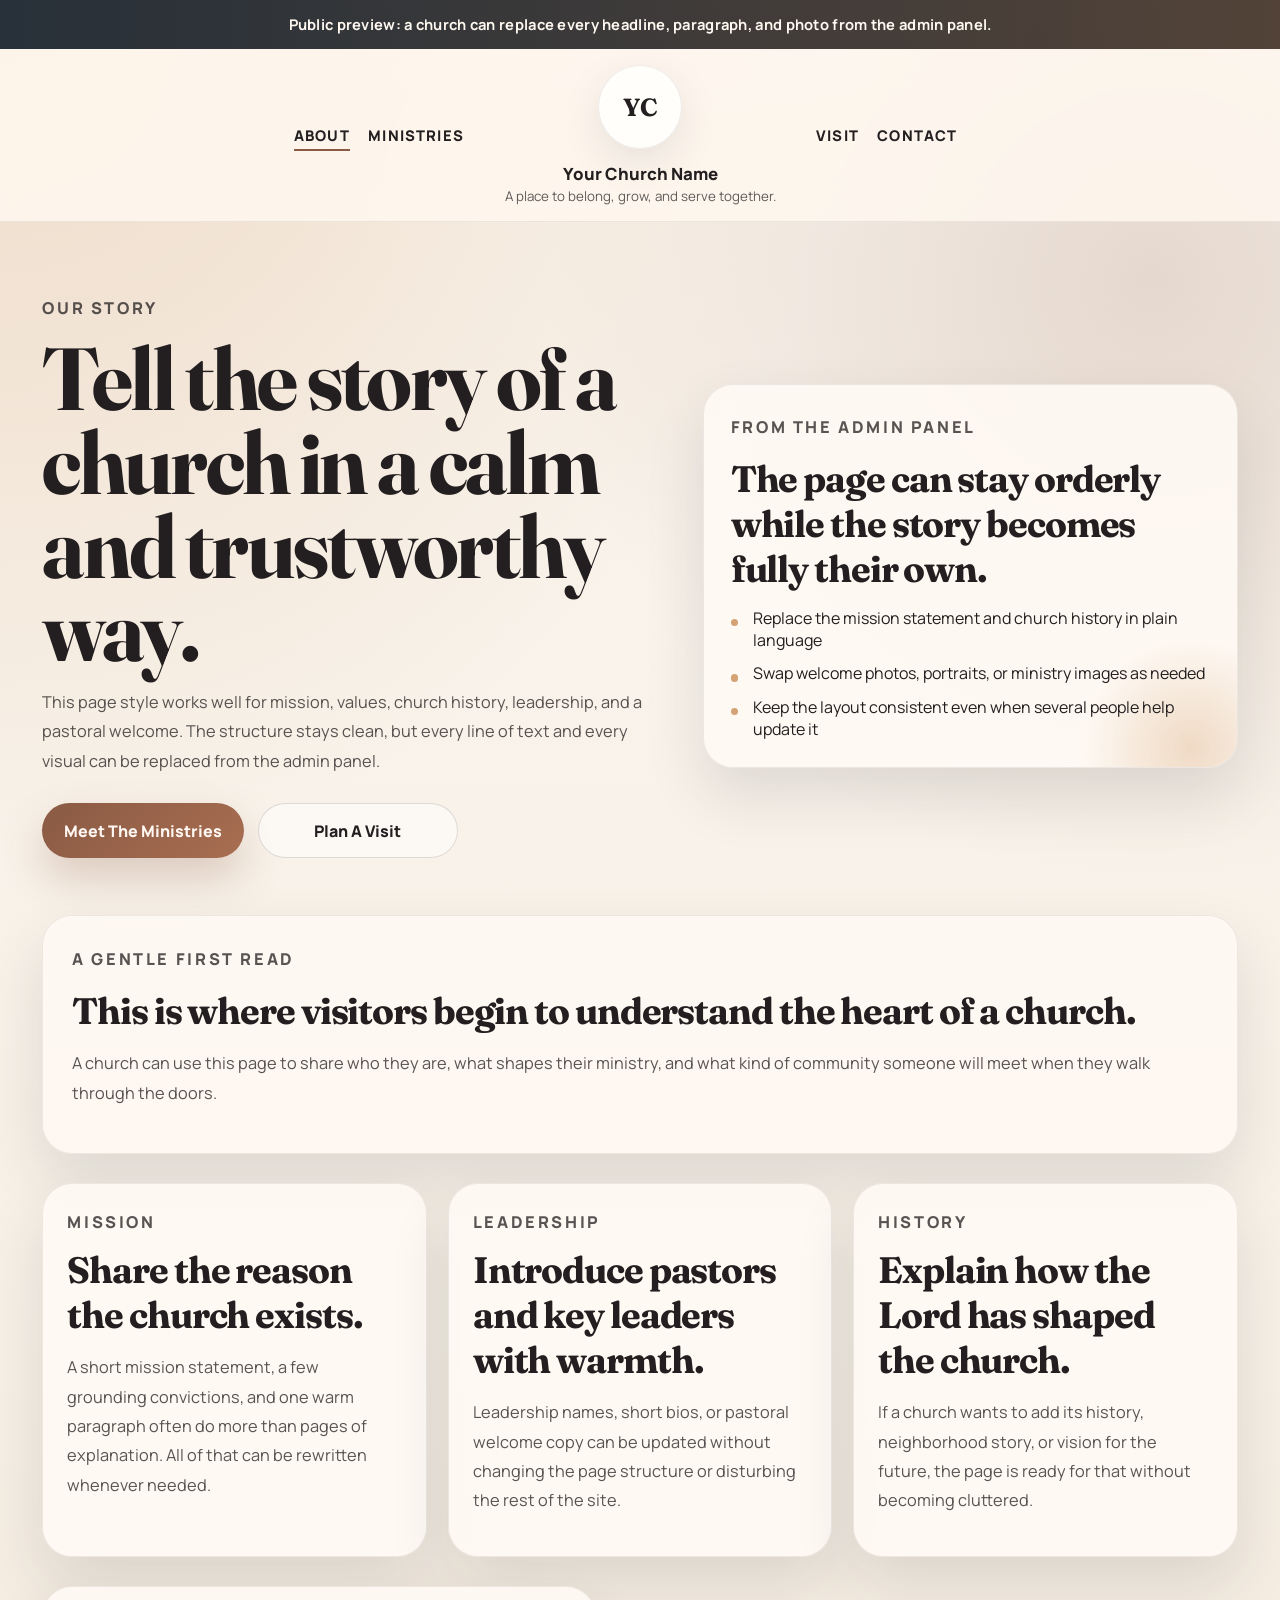
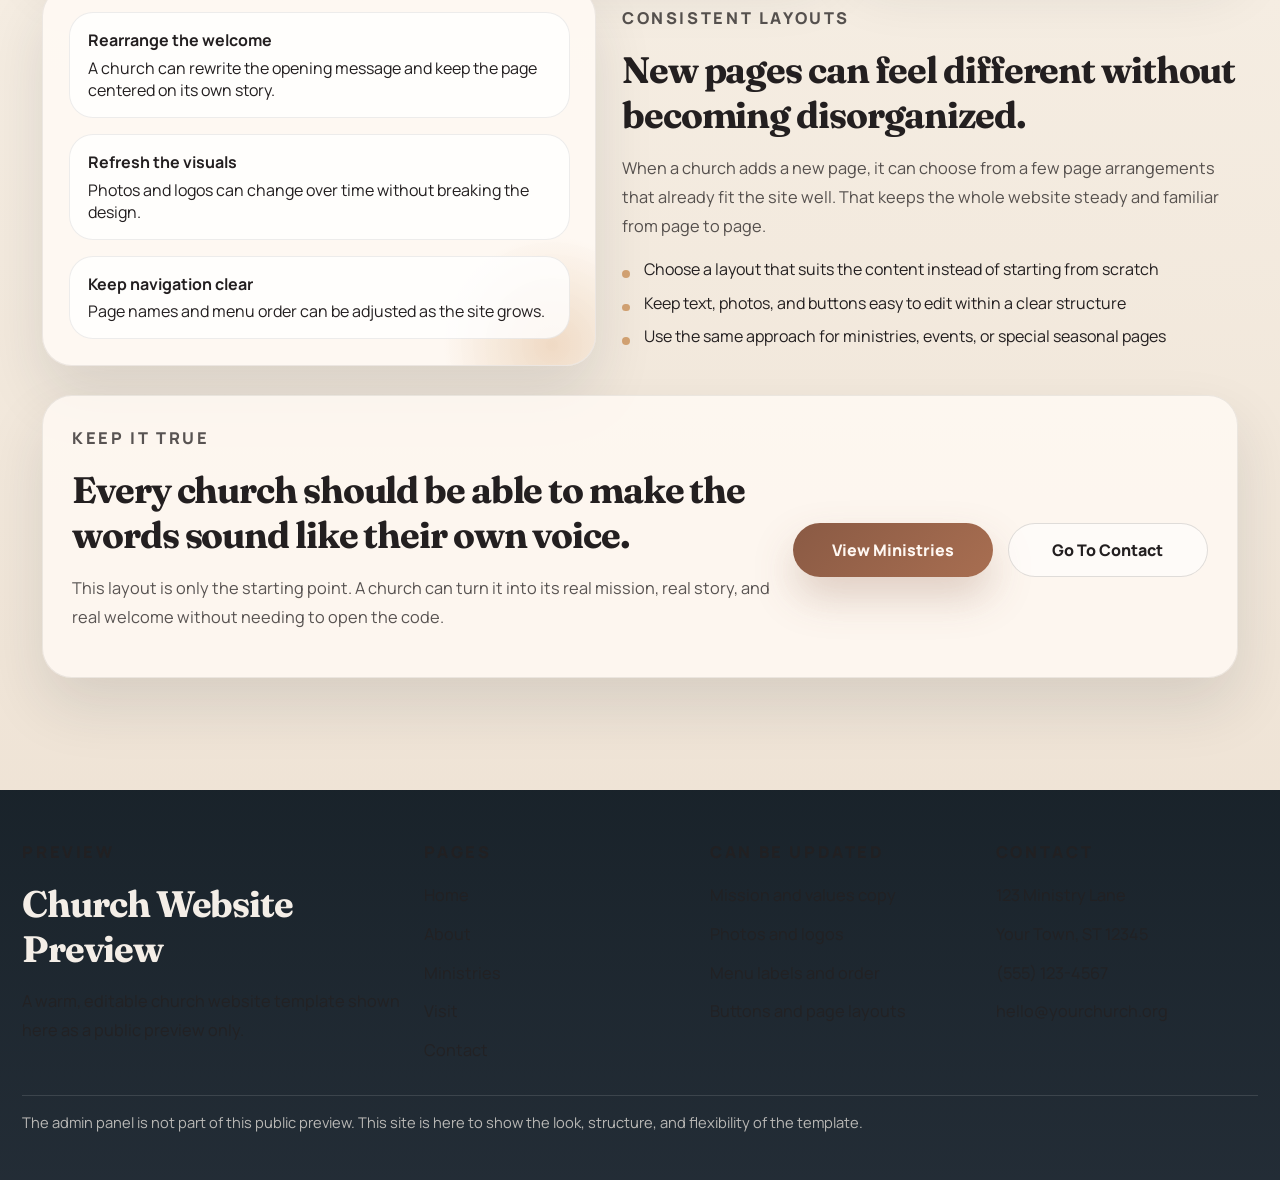
==== about.html @ 978d59c5 "Add public preview site" ====
<!doctype html>
<html lang="en">
  <head>
    <meta charset="UTF-8">
    <meta name="viewport" content="width=device-width, initial-scale=1.0">
    <title>About | Church Website Preview</title>
    <meta
      name="description"
      content="Preview how a church can share its story, mission, and leadership in a clean and editable layout."
    >
    <link rel="stylesheet" href="styles.css">
  </head>
  <body>
    <div class="preview-bar">
      Public preview: a church can replace every headline, paragraph, and photo from the admin panel.
    </div>

    <header class="site-header">
      <div class="header-main">
        <nav class="nav-group nav-group--left" aria-label="Primary">
          <a class="nav-link is-active" href="about.html">About</a>
          <a class="nav-link" href="ministries.html">Ministries</a>
        </nav>

        <a class="brand-lockup" href="index.html" aria-label="Go to homepage">
          <div class="brand-logo">YC</div>
          <div class="brand-copy">
            <span>Your Church Name</span>
            <small>A place to belong, grow, and serve together.</small>
          </div>
        </a>

        <nav class="nav-group nav-group--right" aria-label="Secondary">
          <a class="nav-link" href="visit.html">Visit</a>
          <a class="nav-link" href="contact.html">Contact</a>
        </nav>

        <button
          class="menu-toggle"
          type="button"
          aria-expanded="false"
          aria-controls="mobile-menu"
          data-menu-toggle="#mobile-menu"
        >
          Menu
        </button>
      </div>

      <nav class="mobile-menu" id="mobile-menu" aria-label="Mobile">
        <a class="nav-link" href="index.html">Home</a>
        <a class="nav-link is-active" href="about.html">About</a>
        <a class="nav-link" href="ministries.html">Ministries</a>
        <a class="nav-link" href="visit.html">Visit</a>
        <a class="nav-link" href="contact.html">Contact</a>
      </nav>
    </header>

    <main>
      <section class="hero hero-compact">
        <div class="hero-copy">
          <p class="eyebrow">Our Story</p>
          <h1>Tell the story of a church in a calm and trustworthy way.</h1>
          <p>
            This page style works well for mission, values, church history, leadership, and a
            pastoral welcome. The structure stays clean, but every line of text and every visual can
            be replaced from the admin panel.
          </p>
          <div class="hero-actions">
            <a class="action-link action-link--solid" href="ministries.html">Meet The Ministries</a>
            <a class="action-link action-link--outline" href="visit.html">Plan A Visit</a>
          </div>
        </div>

        <aside class="hero-card">
          <p class="eyebrow">From The Admin Panel</p>
          <h3>The page can stay orderly while the story becomes fully their own.</h3>
          <ul class="check-list">
            <li>Replace the mission statement and church history in plain language</li>
            <li>Swap welcome photos, portraits, or ministry images as needed</li>
            <li>Keep the layout consistent even when several people help update it</li>
          </ul>
        </aside>
      </section>

      <section class="page-intro">
        <p class="eyebrow">A Gentle First Read</p>
        <h2>This is where visitors begin to understand the heart of a church.</h2>
        <p>
          A church can use this page to share who they are, what shapes their ministry, and what
          kind of community someone will meet when they walk through the doors.
        </p>
      </section>

      <section class="feature-grid">
        <article class="feature-card">
          <p class="eyebrow">Mission</p>
          <h3>Share the reason the church exists.</h3>
          <p>
            A short mission statement, a few grounding convictions, and one warm paragraph often do
            more than pages of explanation. All of that can be rewritten whenever needed.
          </p>
        </article>

        <article class="feature-card">
          <p class="eyebrow">Leadership</p>
          <h3>Introduce pastors and key leaders with warmth.</h3>
          <p>
            Leadership names, short bios, or pastoral welcome copy can be updated without changing
            the page structure or disturbing the rest of the site.
          </p>
        </article>

        <article class="feature-card">
          <p class="eyebrow">History</p>
          <h3>Explain how the Lord has shaped the church.</h3>
          <p>
            If a church wants to add its history, neighborhood story, or vision for the future, the
            page is ready for that without becoming cluttered.
          </p>
        </article>
      </section>

      <section class="split-section split-section--reverse">
        <div class="split-copy">
          <p class="eyebrow">Consistent Layouts</p>
          <h2>New pages can feel different without becoming disorganized.</h2>
          <p>
            When a church adds a new page, it can choose from a few page arrangements that already
            fit the site well. That keeps the whole website steady and familiar from page to page.
          </p>
          <ul class="simple-list">
            <li>Choose a layout that suits the content instead of starting from scratch</li>
            <li>Keep text, photos, and buttons easy to edit within a clear structure</li>
            <li>Use the same approach for ministries, events, or special seasonal pages</li>
          </ul>
        </div>

        <div class="split-visual">
          <div class="visual-stack">
            <div class="visual-card">
              <strong>Rearrange the welcome</strong>
              A church can rewrite the opening message and keep the page centered on its own story.
            </div>
            <div class="visual-card">
              <strong>Refresh the visuals</strong>
              Photos and logos can change over time without breaking the design.
            </div>
            <div class="visual-card">
              <strong>Keep navigation clear</strong>
              Page names and menu order can be adjusted as the site grows.
            </div>
          </div>
        </div>
      </section>

      <section class="closing-panel">
        <div class="closing-copy">
          <p class="eyebrow">Keep It True</p>
          <h2>Every church should be able to make the words sound like their own voice.</h2>
          <p>
            This layout is only the starting point. A church can turn it into its real mission,
            real story, and real welcome without needing to open the code.
          </p>
        </div>
        <div class="stacked-links">
          <a class="action-link action-link--solid" href="ministries.html">View Ministries</a>
          <a class="action-link action-link--outline" href="contact.html">Go To Contact</a>
        </div>
      </section>
    </main>

    <footer class="site-footer">
      <div class="footer-grid">
        <div class="footer-column">
          <p class="footer-kicker">Preview</p>
          <h2>Church Website Preview</h2>
          <p>
            A warm, editable church website template shown here as a public preview only.
          </p>
        </div>

        <div class="footer-column">
          <p class="footer-kicker">Pages</p>
          <ul>
            <li><a href="index.html">Home</a></li>
            <li><a href="about.html">About</a></li>
            <li><a href="ministries.html">Ministries</a></li>
            <li><a href="visit.html">Visit</a></li>
            <li><a href="contact.html">Contact</a></li>
          </ul>
        </div>

        <div class="footer-column">
          <p class="footer-kicker">Can Be Updated</p>
          <ul>
            <li>Mission and values copy</li>
            <li>Photos and logos</li>
            <li>Menu labels and order</li>
            <li>Buttons and page layouts</li>
          </ul>
        </div>

        <div class="footer-column">
          <p class="footer-kicker">Contact</p>
          <ul>
            <li>123 Ministry Lane</li>
            <li>Your Town, ST 12345</li>
            <li>(555) 123-4567</li>
            <li>hello@yourchurch.org</li>
          </ul>
        </div>
      </div>

      <div class="footer-note">
        The admin panel is not part of this public preview. This site is here to show the look,
        structure, and flexibility of the template.
      </div>
    </footer>

    <script src="script.js"></script>
  </body>
</html>
---- styles.css ----
@import url("https://fonts.googleapis.com/css2?family=Fraunces:opsz,wght@9..144,600;9..144,700&family=Manrope:wght@400;500;600;700;800&display=swap");

:root {
  --primary: #8a5a44;
  --accent: #d4a373;
  --surface: #f7f1ea;
  --paper: rgba(255, 250, 244, 0.9);
  --ink: #231f20;
  --muted: rgba(35, 31, 32, 0.76);
  --footer: #1f2933;
  --line: rgba(35, 31, 32, 0.1);
  --shadow: 0 28px 60px rgba(31, 41, 51, 0.12);
}

* {
  box-sizing: border-box;
}

html {
  scroll-behavior: smooth;
  background: linear-gradient(180deg, var(--surface) 0%, #faf4eb 38%, #eee1d1 100%);
}

body {
  margin: 0;
  min-width: 320px;
  color: var(--ink);
  font-family: "Manrope", sans-serif;
  background:
    radial-gradient(circle at top left, rgba(212, 163, 115, 0.32), transparent 28%),
    radial-gradient(circle at 90% 10%, rgba(138, 90, 68, 0.18), transparent 22%),
    linear-gradient(180deg, #faf5ef 0%, #f7f0e6 48%, #ecdfd0 100%);
}

a {
  color: inherit;
  text-decoration: none;
}

img {
  display: block;
  max-width: 100%;
}

h1,
h2,
h3,
blockquote {
  font-family: "Fraunces", serif;
  letter-spacing: -0.03em;
}

.preview-bar {
  padding: 0.9rem 1rem;
  text-align: center;
  color: #fff9f1;
  background: linear-gradient(90deg, rgba(31, 41, 51, 0.96), rgba(69, 53, 42, 0.92));
  font-size: 0.92rem;
  font-weight: 700;
  letter-spacing: 0.02em;
}

.site-header {
  position: sticky;
  top: 0;
  z-index: 30;
  border-bottom: 1px solid rgba(35, 31, 32, 0.08);
  backdrop-filter: blur(18px);
  background: rgba(255, 248, 240, 0.84);
}

.header-main {
  max-width: 1240px;
  margin: 0 auto;
  padding: 1rem 1.4rem;
  display: grid;
  grid-template-columns: 1fr auto 1fr;
  align-items: center;
  gap: 1rem;
}

.nav-group {
  display: flex;
  align-items: center;
  gap: 1.15rem;
}

.nav-group--left {
  justify-content: flex-end;
}

.nav-group--right {
  justify-content: flex-start;
}

.nav-link {
  position: relative;
  font-size: 0.92rem;
  font-weight: 800;
  text-transform: uppercase;
  letter-spacing: 0.08em;
}

.nav-link::after {
  content: "";
  position: absolute;
  left: 0;
  right: 0;
  bottom: -0.35rem;
  height: 2px;
  background: var(--primary);
  transform: scaleX(0);
  transform-origin: center;
  transition: transform 180ms ease;
}

.nav-link:hover::after,
.nav-link:focus-visible::after,
.nav-link.is-active::after {
  transform: scaleX(1);
}

.brand-lockup {
  display: inline-grid;
  justify-items: center;
  align-items: center;
  gap: 0.8rem;
  justify-self: center;
  min-width: min(34vw, 320px);
  text-align: center;
}

.brand-logo {
  width: 84px;
  height: 84px;
  display: grid;
  place-items: center;
  border-radius: 999px;
  background: rgba(255, 255, 255, 0.76);
  border: 1px solid rgba(35, 31, 32, 0.08);
  box-shadow: 0 14px 40px rgba(35, 31, 32, 0.1);
  font-family: "Fraunces", serif;
  font-size: 1.55rem;
  font-weight: 700;
}

.brand-copy {
  display: grid;
  gap: 0.18rem;
  justify-items: center;
}

.brand-copy span {
  font-size: 1.05rem;
  font-weight: 800;
}

.brand-copy small {
  max-width: 19rem;
  color: rgba(35, 31, 32, 0.72);
}

.menu-toggle,
.mobile-menu {
  display: none;
}

main {
  max-width: 1240px;
  margin: 0 auto;
  padding: 1.7rem 1.4rem 5rem;
}

.hero {
  display: grid;
  grid-template-columns: minmax(0, 1.08fr) minmax(320px, 0.92fr);
  gap: 2rem;
  align-items: center;
  padding: 2.8rem 0 1.8rem;
}

.hero-copy,
.hero-card,
.page-intro,
.feature-card,
.info-band,
.split-section,
.quote-band,
.closing-panel,
.timeline-row,
.contact-grid article {
  animation: fade-up 640ms ease both;
}

.eyebrow {
  margin: 0 0 0.85rem;
  color: var(--primary);
  text-transform: uppercase;
  letter-spacing: 0.16em;
  font-size: 0.78rem;
  font-weight: 800;
}

.hero h1,
.hero-compact h1 {
  margin: 0 0 1rem;
  font-size: clamp(3rem, 7vw, 5.5rem);
  line-height: 0.95;
}

.hero p,
.page-intro p,
.feature-card p,
.split-copy p,
.timeline-copy p,
.closing-copy p,
.site-footer p,
.site-footer li,
.hero-card p,
.contact-grid p {
  font-size: 1.02rem;
  line-height: 1.8;
  color: var(--muted);
}

.hero-actions,
.footer-actions,
.stacked-links {
  display: flex;
  flex-wrap: wrap;
  gap: 0.9rem;
  margin-top: 1.7rem;
}

.action-link {
  display: inline-flex;
  align-items: center;
  justify-content: center;
  min-width: 12.5rem;
  padding: 0.95rem 1.35rem;
  border-radius: 999px;
  font-weight: 800;
  transition: transform 180ms ease, box-shadow 180ms ease, background 180ms ease;
}

.action-link:hover,
.action-link:focus-visible {
  transform: translateY(-1px);
}

.action-link--solid {
  color: #fff8f2;
  background: linear-gradient(135deg, var(--primary), #a86e51);
  box-shadow: 0 20px 40px rgba(138, 90, 68, 0.26);
}

.action-link--outline {
  border: 1px solid rgba(35, 31, 32, 0.14);
  background: rgba(255, 255, 255, 0.52);
}

.action-link--text {
  min-width: 0;
  padding: 0;
  border-radius: 0;
  color: var(--primary);
}

.action-link--text::after {
  content: "→";
  margin-left: 0.45rem;
}

.hero-card,
.feature-card,
.split-visual,
.timeline-copy,
.contact-grid article {
  background: var(--paper);
  border: 1px solid rgba(35, 31, 32, 0.08);
  border-radius: 30px;
  box-shadow: var(--shadow);
}

.hero-card {
  padding: 1.7rem;
  position: relative;
  overflow: hidden;
}

.hero-card::before,
.split-visual::before {
  content: "";
  position: absolute;
  inset: auto -12% -24% auto;
  width: 220px;
  height: 220px;
  border-radius: 999px;
  background: radial-gradient(circle, rgba(212, 163, 115, 0.36), transparent 70%);
}

.hero-card h3,
.page-intro h2,
.feature-card h3,
.split-copy h2,
.closing-copy h2,
.timeline-copy h3,
.contact-grid h3,
.site-footer h2 {
  margin: 0 0 0.85rem;
  font-size: clamp(1.5rem, 3vw, 2.3rem);
}

.check-list,
.simple-list,
.feature-list,
.contact-list {
  margin: 1rem 0 0;
  padding: 0;
  list-style: none;
}

.check-list li,
.simple-list li,
.feature-list li,
.contact-list li {
  position: relative;
  padding-left: 1.4rem;
  margin-top: 0.72rem;
}

.check-list li::before,
.simple-list li::before,
.feature-list li::before,
.contact-list li::before {
  content: "";
  position: absolute;
  left: 0;
  top: 0.75rem;
  width: 0.48rem;
  height: 0.48rem;
  border-radius: 999px;
  background: var(--accent);
}

.page-intro,
.info-band,
.closing-panel {
  margin-top: 1.8rem;
  padding: 1.8rem;
  border-radius: 30px;
  background: rgba(255, 250, 244, 0.84);
  border: 1px solid rgba(35, 31, 32, 0.08);
  box-shadow: var(--shadow);
}

.feature-grid,
.contact-grid {
  display: grid;
  grid-template-columns: repeat(3, minmax(0, 1fr));
  gap: 1.3rem;
  margin-top: 1.8rem;
}

.feature-card,
.contact-grid article {
  padding: 1.5rem;
}

.feature-card .eyebrow,
.contact-grid .eyebrow {
  margin-bottom: 0.6rem;
}

.split-section {
  display: grid;
  grid-template-columns: minmax(0, 1fr) minmax(260px, 0.9fr);
  gap: 1.6rem;
  align-items: center;
  margin-top: 1.8rem;
}

.split-section--reverse {
  grid-template-columns: minmax(260px, 0.9fr) minmax(0, 1fr);
}

.split-section--reverse .split-copy {
  order: 2;
}

.split-section--reverse .split-visual {
  order: 1;
}

.split-visual {
  min-height: 340px;
  padding: 1.6rem;
  position: relative;
  overflow: hidden;
}

.visual-stack {
  position: relative;
  z-index: 1;
  display: grid;
  gap: 1rem;
}

.visual-card {
  padding: 1rem 1.1rem;
  border-radius: 24px;
  background: rgba(255, 255, 255, 0.78);
  border: 1px solid rgba(35, 31, 32, 0.08);
}

.visual-card strong {
  display: block;
  font-size: 1rem;
  margin-bottom: 0.35rem;
}

.quote-band {
  margin-top: 1.8rem;
  padding: 2rem;
  border-radius: 36px;
  background: linear-gradient(135deg, rgba(31, 41, 51, 0.98), rgba(53, 45, 38, 0.96));
  color: #f7f3ee;
  text-align: center;
}

.quote-band blockquote {
  margin: 0;
  font-size: clamp(1.8rem, 3.2vw, 2.6rem);
  line-height: 1.25;
}

.quote-band cite {
  display: block;
  margin-top: 0.9rem;
  color: rgba(247, 243, 238, 0.78);
  font-style: normal;
}

.timeline {
  display: grid;
  gap: 1.4rem;
  margin-top: 1.8rem;
}

.timeline-row {
  display: grid;
  grid-template-columns: 86px minmax(0, 1fr);
  gap: 1rem;
  align-items: stretch;
}

.timeline-count {
  display: grid;
  place-items: center;
  border-radius: 28px;
  background: rgba(255, 250, 244, 0.8);
  border: 1px solid rgba(35, 31, 32, 0.08);
  box-shadow: var(--shadow);
  font-family: "Fraunces", serif;
  font-size: 2rem;
  color: var(--primary);
}

.timeline-copy {
  padding: 1.5rem;
}

.closing-panel {
  display: grid;
  grid-template-columns: minmax(0, 1fr) auto;
  gap: 1.2rem;
  align-items: center;
}

.site-footer {
  margin-top: 2rem;
  padding: 3rem 1.4rem;
  background: linear-gradient(180deg, rgba(21, 31, 39, 0.98), rgba(31, 41, 51, 0.98));
  color: #f4eee7;
}

.footer-grid {
  max-width: 1240px;
  margin: 0 auto;
  display: grid;
  grid-template-columns: 1.3fr 0.9fr 0.9fr 0.9fr;
  gap: 1.5rem;
}

.footer-column ul {
  margin: 0;
  padding: 0;
  list-style: none;
}

.footer-column li + li {
  margin-top: 0.6rem;
}

.footer-kicker {
  margin: 0 0 0.8rem;
  color: #d8b28f;
  text-transform: uppercase;
  letter-spacing: 0.16em;
  font-size: 0.76rem;
  font-weight: 800;
}

.footer-note {
  max-width: 1240px;
  margin: 1.8rem auto 0;
  padding-top: 1rem;
  border-top: 1px solid rgba(255, 255, 255, 0.12);
  color: rgba(244, 238, 231, 0.72);
  font-size: 0.92rem;
}

.page-spacer {
  height: 0.6rem;
}

@keyframes fade-up {
  from {
    opacity: 0;
    transform: translateY(18px);
  }

  to {
    opacity: 1;
    transform: translateY(0);
  }
}

@media (max-width: 980px) {
  .header-main {
    grid-template-columns: 1fr;
    position: relative;
    justify-items: center;
    padding: 1.1rem 1.1rem 1.4rem;
  }

  .nav-group {
    display: none;
  }

  .menu-toggle {
    position: absolute;
    top: 1rem;
    right: 1rem;
    display: inline-flex;
    align-items: center;
    justify-content: center;
    min-width: 9.4rem;
    padding: 0.95rem 1.35rem;
    border: 1px solid rgba(35, 31, 32, 0.14);
    border-radius: 999px;
    background: rgba(255, 255, 255, 0.72);
    box-shadow: 0 14px 30px rgba(35, 31, 32, 0.08);
    font-weight: 700;
  }

  .mobile-menu {
    display: none;
    max-width: 1240px;
    margin: 0 auto;
    padding: 0 1rem 1.2rem;
  }

  .mobile-menu.is-open {
    display: grid;
    gap: 0.65rem;
  }

  .mobile-menu .nav-link {
    width: 100%;
    padding: 0.95rem 1rem;
    border-radius: 20px;
    background: rgba(255, 255, 255, 0.64);
    border: 1px solid rgba(35, 31, 32, 0.08);
  }

  .mobile-menu .nav-link::after {
    display: none;
  }

  .hero,
  .split-section,
  .split-section--reverse,
  .closing-panel,
  .footer-grid,
  .feature-grid,
  .contact-grid {
    grid-template-columns: 1fr;
  }

  .split-section--reverse .split-copy,
  .split-section--reverse .split-visual {
    order: initial;
  }

  .timeline-row {
    grid-template-columns: 1fr;
  }

  .timeline-count {
    min-height: 84px;
  }
}

@media (max-width: 640px) {
  main {
    padding: 1.25rem 1rem 4rem;
  }

  .hero {
    padding-top: 1.8rem;
  }

  .hero h1,
  .hero-compact h1 {
    font-size: clamp(2.5rem, 11vw, 4rem);
  }

  .brand-logo {
    width: 74px;
    height: 74px;
    font-size: 1.35rem;
  }

  .brand-copy span {
    font-size: 0.98rem;
  }

  .brand-copy small {
    font-size: 0.94rem;
  }

  .menu-toggle {
    min-width: 8.5rem;
    top: 0.9rem;
    right: 0.8rem;
  }

  .hero-card,
  .page-intro,
  .feature-card,
  .split-visual,
  .timeline-copy,
  .contact-grid article,
  .quote-band,
  .closing-panel {
    padding: 1.35rem;
    border-radius: 24px;
  }

  .action-link {
    width: 100%;
  }
}
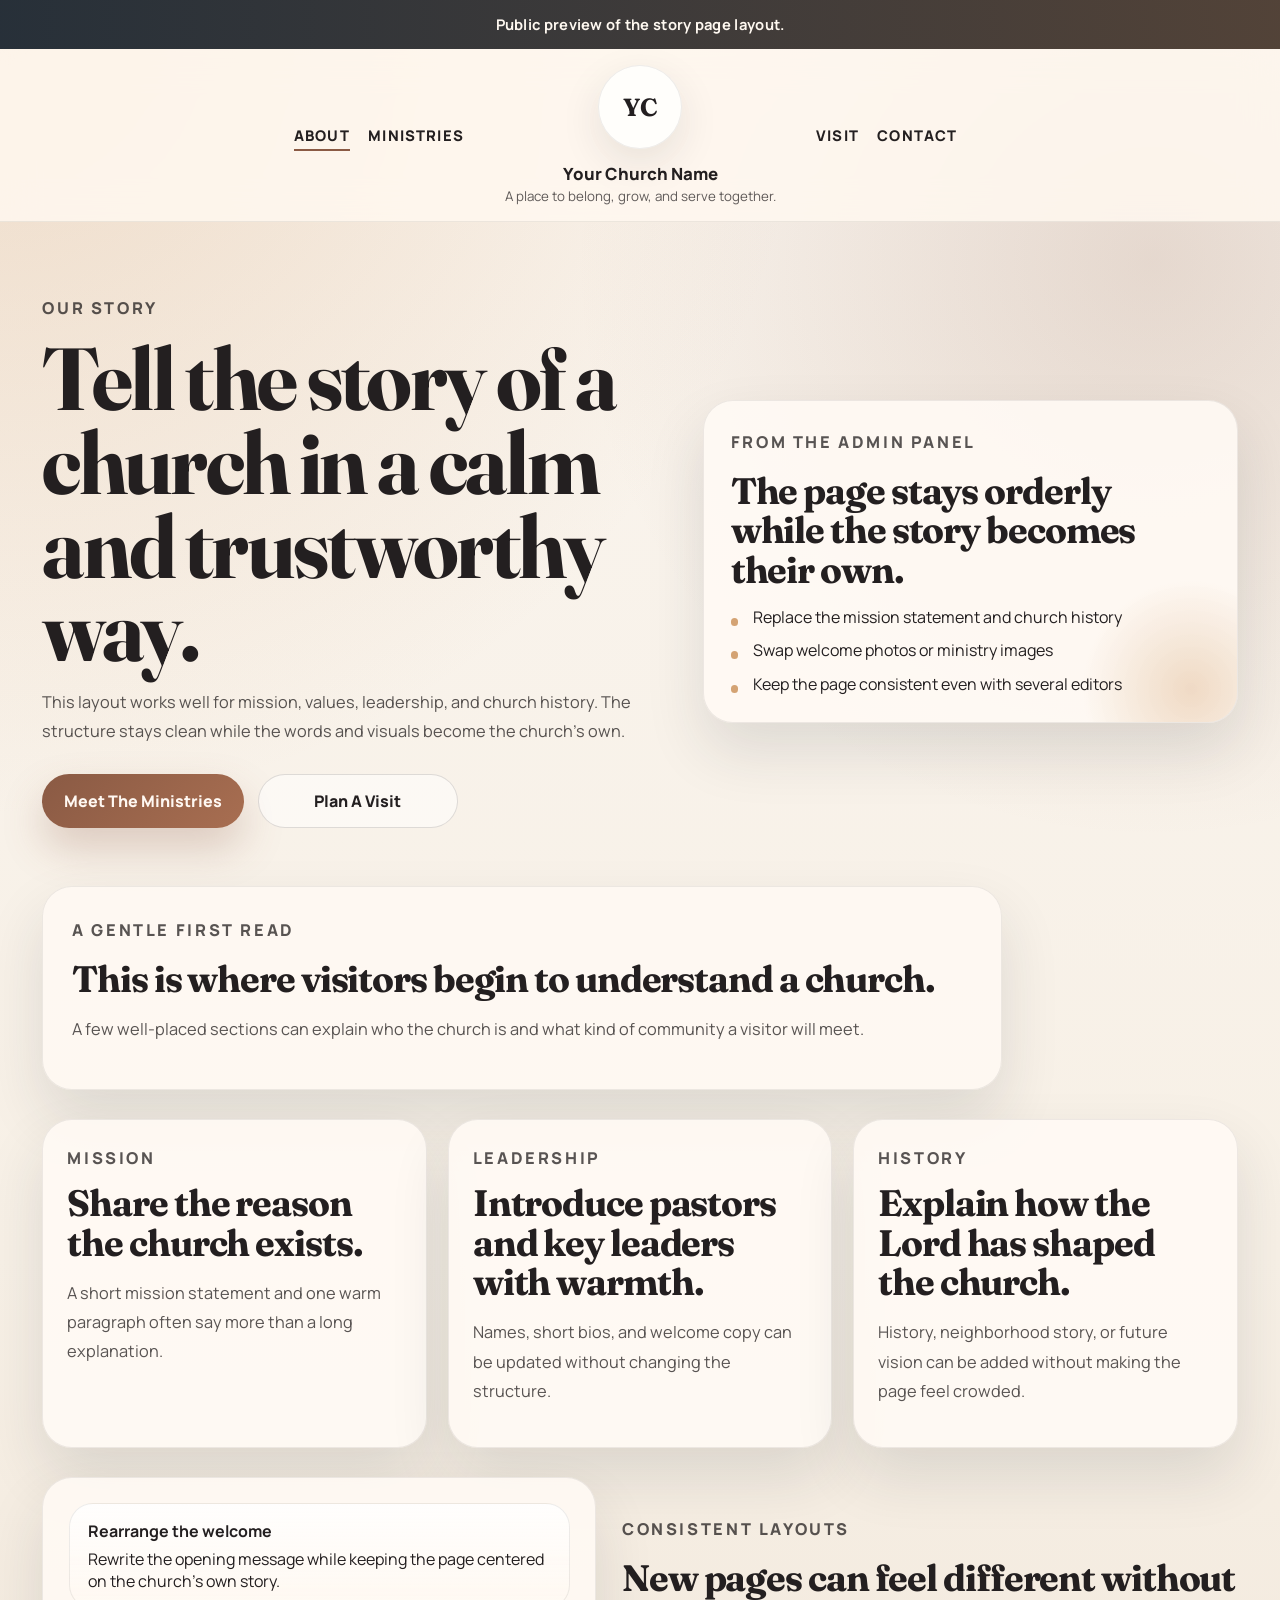
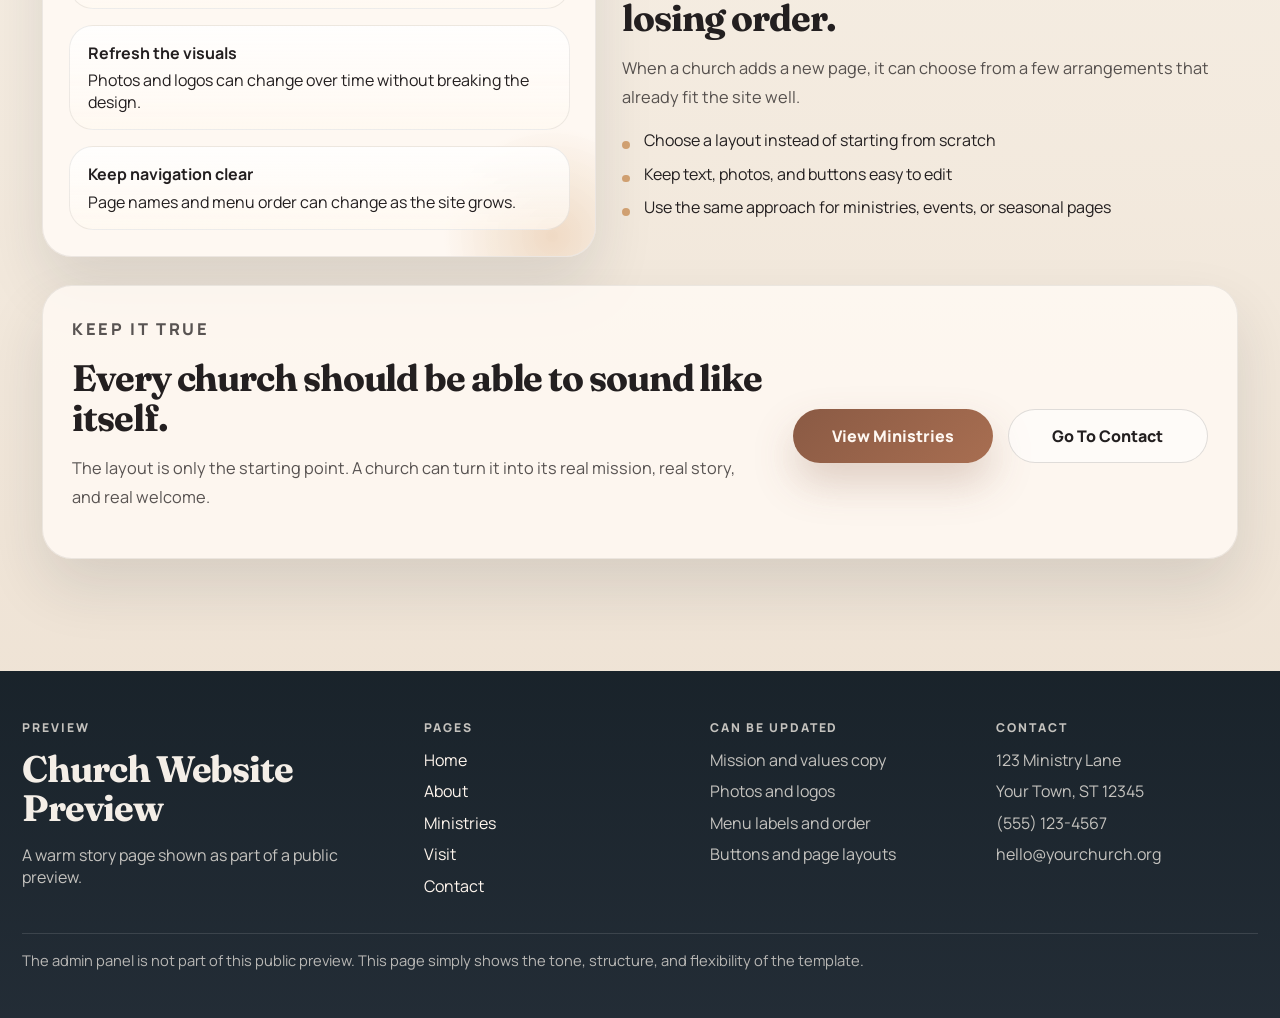
==== commit 115f3e88: "Refine preview site copy and footer contrast" ====
--- a/about.html
+++ b/about.html
@@ -11,9 +11,7 @@
     <link rel="stylesheet" href="styles.css">
   </head>
   <body>
-    <div class="preview-bar">
-      Public preview: a church can replace every headline, paragraph, and photo from the admin panel.
-    </div>
+    <div class="preview-bar">Public preview of the story page layout.</div>
 
     <header class="site-header">
       <div class="header-main">
@@ -61,9 +59,8 @@
           <p class="eyebrow">Our Story</p>
           <h1>Tell the story of a church in a calm and trustworthy way.</h1>
           <p>
-            This page style works well for mission, values, church history, leadership, and a
-            pastoral welcome. The structure stays clean, but every line of text and every visual can
-            be replaced from the admin panel.
+            This layout works well for mission, values, leadership, and church history. The
+            structure stays clean while the words and visuals become the church’s own.
           </p>
           <div class="hero-actions">
             <a class="action-link action-link--solid" href="ministries.html">Meet The Ministries</a>
@@ -73,21 +70,21 @@
 
         <aside class="hero-card">
           <p class="eyebrow">From The Admin Panel</p>
-          <h3>The page can stay orderly while the story becomes fully their own.</h3>
+          <h3>The page stays orderly while the story becomes their own.</h3>
           <ul class="check-list">
-            <li>Replace the mission statement and church history in plain language</li>
-            <li>Swap welcome photos, portraits, or ministry images as needed</li>
-            <li>Keep the layout consistent even when several people help update it</li>
+            <li>Replace the mission statement and church history</li>
+            <li>Swap welcome photos or ministry images</li>
+            <li>Keep the page consistent even with several editors</li>
           </ul>
         </aside>
       </section>
 
       <section class="page-intro">
         <p class="eyebrow">A Gentle First Read</p>
-        <h2>This is where visitors begin to understand the heart of a church.</h2>
+        <h2>This is where visitors begin to understand a church.</h2>
         <p>
-          A church can use this page to share who they are, what shapes their ministry, and what
-          kind of community someone will meet when they walk through the doors.
+          A few well-placed sections can explain who the church is and what kind of community a
+          visitor will meet.
         </p>
       </section>
 
@@ -96,8 +93,7 @@
           <p class="eyebrow">Mission</p>
           <h3>Share the reason the church exists.</h3>
           <p>
-            A short mission statement, a few grounding convictions, and one warm paragraph often do
-            more than pages of explanation. All of that can be rewritten whenever needed.
+            A short mission statement and one warm paragraph often say more than a long explanation.
           </p>
         </article>
 
@@ -105,8 +101,7 @@
           <p class="eyebrow">Leadership</p>
           <h3>Introduce pastors and key leaders with warmth.</h3>
           <p>
-            Leadership names, short bios, or pastoral welcome copy can be updated without changing
-            the page structure or disturbing the rest of the site.
+            Names, short bios, and welcome copy can be updated without changing the structure.
           </p>
         </article>
 
@@ -114,8 +109,7 @@
           <p class="eyebrow">History</p>
           <h3>Explain how the Lord has shaped the church.</h3>
           <p>
-            If a church wants to add its history, neighborhood story, or vision for the future, the
-            page is ready for that without becoming cluttered.
+            History, neighborhood story, or future vision can be added without making the page feel crowded.
           </p>
         </article>
       </section>
@@ -123,15 +117,15 @@
       <section class="split-section split-section--reverse">
         <div class="split-copy">
           <p class="eyebrow">Consistent Layouts</p>
-          <h2>New pages can feel different without becoming disorganized.</h2>
-          <p>
-            When a church adds a new page, it can choose from a few page arrangements that already
-            fit the site well. That keeps the whole website steady and familiar from page to page.
+          <h2>New pages can feel different without losing order.</h2>
+          <p>
+            When a church adds a new page, it can choose from a few arrangements that already fit
+            the site well.
           </p>
           <ul class="simple-list">
-            <li>Choose a layout that suits the content instead of starting from scratch</li>
-            <li>Keep text, photos, and buttons easy to edit within a clear structure</li>
-            <li>Use the same approach for ministries, events, or special seasonal pages</li>
+            <li>Choose a layout instead of starting from scratch</li>
+            <li>Keep text, photos, and buttons easy to edit</li>
+            <li>Use the same approach for ministries, events, or seasonal pages</li>
           </ul>
         </div>
 
@@ -139,7 +133,7 @@
           <div class="visual-stack">
             <div class="visual-card">
               <strong>Rearrange the welcome</strong>
-              A church can rewrite the opening message and keep the page centered on its own story.
+              Rewrite the opening message while keeping the page centered on the church’s own story.
             </div>
             <div class="visual-card">
               <strong>Refresh the visuals</strong>
@@ -147,7 +141,7 @@
             </div>
             <div class="visual-card">
               <strong>Keep navigation clear</strong>
-              Page names and menu order can be adjusted as the site grows.
+              Page names and menu order can change as the site grows.
             </div>
           </div>
         </div>
@@ -156,10 +150,10 @@
       <section class="closing-panel">
         <div class="closing-copy">
           <p class="eyebrow">Keep It True</p>
-          <h2>Every church should be able to make the words sound like their own voice.</h2>
-          <p>
-            This layout is only the starting point. A church can turn it into its real mission,
-            real story, and real welcome without needing to open the code.
+          <h2>Every church should be able to sound like itself.</h2>
+          <p>
+            The layout is only the starting point. A church can turn it into its real mission, real
+            story, and real welcome.
           </p>
         </div>
         <div class="stacked-links">
@@ -174,9 +168,7 @@
         <div class="footer-column">
           <p class="footer-kicker">Preview</p>
           <h2>Church Website Preview</h2>
-          <p>
-            A warm, editable church website template shown here as a public preview only.
-          </p>
+          <p>A warm story page shown as part of a public preview.</p>
         </div>
 
         <div class="footer-column">
@@ -212,7 +204,7 @@
       </div>
 
       <div class="footer-note">
-        The admin panel is not part of this public preview. This site is here to show the look,
+        The admin panel is not part of this public preview. This page simply shows the tone,
         structure, and flexibility of the template.
       </div>
     </footer>
--- a/styles.css
+++ b/styles.css
@@ -214,13 +214,18 @@
 .split-copy p,
 .timeline-copy p,
 .closing-copy p,
-.site-footer p,
-.site-footer li,
 .hero-card p,
 .contact-grid p {
   font-size: 1.02rem;
   line-height: 1.8;
   color: var(--muted);
+}
+
+.hero-copy p,
+.hero-card p,
+.split-copy p,
+.closing-copy p {
+  max-width: 42rem;
 }
 
 .hero-actions,
@@ -309,6 +314,7 @@
 .site-footer h2 {
   margin: 0 0 0.85rem;
   font-size: clamp(1.5rem, 3vw, 2.3rem);
+  line-height: 1.08;
 }
 
 .check-list,
@@ -354,6 +360,10 @@
   box-shadow: var(--shadow);
 }
 
+.page-intro {
+  max-width: 60rem;
+}
+
 .feature-grid,
 .contact-grid {
   display: grid;
@@ -409,7 +419,7 @@
 .visual-card {
   padding: 1rem 1.1rem;
   border-radius: 24px;
-  background: rgba(255, 255, 255, 0.78);
+  background: linear-gradient(180deg, rgba(255, 255, 255, 0.84), rgba(255, 248, 240, 0.72));
   border: 1px solid rgba(35, 31, 32, 0.08);
 }
 
@@ -482,6 +492,25 @@
   padding: 3rem 1.4rem;
   background: linear-gradient(180deg, rgba(21, 31, 39, 0.98), rgba(31, 41, 51, 0.98));
   color: #f4eee7;
+}
+
+.site-footer p,
+.site-footer li {
+  color: rgba(244, 238, 231, 0.78);
+}
+
+.site-footer a {
+  color: #fff6ee;
+}
+
+.site-footer a:hover,
+.site-footer a:focus-visible {
+  color: #ffffff;
+}
+
+.site-footer .action-link--outline {
+  border-color: rgba(255, 255, 255, 0.2);
+  background: rgba(255, 255, 255, 0.08);
 }
 
 .footer-grid {
